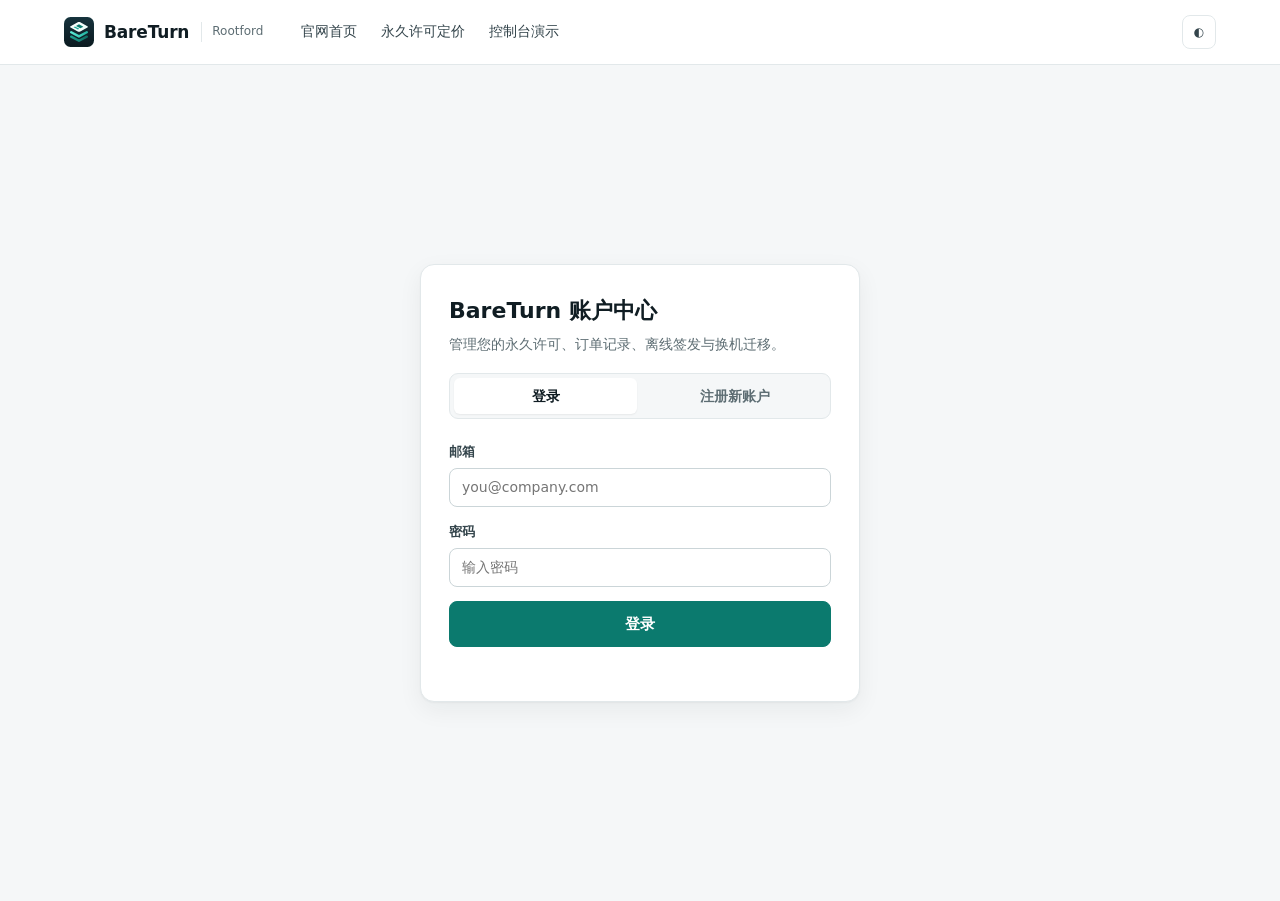
==== account.html @ 7018f80f "Add user registration/login, customer portal, and admin management console" ====
<!DOCTYPE html>
<html lang="zh-CN">
<head>
  <meta charset="utf-8">
  <meta name="viewport" content="width=device-width, initial-scale=1">
  <title>我的账户 · 订单与许可管理 · BareTurn</title>
  <link rel="icon" type="image/svg+xml" href="assets/bareturn-mark.svg">
  <link rel="stylesheet" href="styles.css">
  <link rel="stylesheet" href="portal.css">
</head>
<body>
  <header class="nav-wrap">
    <div class="container nav">
      <a class="brand" href="index.html">
        <img src="assets/bareturn-mark.svg" alt="" width="30" height="30">
        <strong>BareTurn</strong><span class="by">账户中心</span>
      </a>
      <nav class="nav-links">
        <a href="index.html">官网首页</a>
        <a href="account.html" style="color:var(--brand);font-weight:600">我的账户</a>
        <a href="admin.html" id="nav-admin-link" class="hidden" style="color:var(--brand);font-weight:600">管理后台</a>
      </nav>
      <div class="nav-actions">
        <span id="nav-user-label" class="muted hide-sm" style="font-size:13px"></span>
        <button class="icon-btn" id="theme-toggle" type="button" aria-label="切换主题">◐</button>
        <button class="btn sm ghost" id="btn-logout" type="button">退出登录</button>
      </div>
    </div>
  </header>

  <main class="portal-main">
    <div class="container">
      <div class="page-top">
        <div>
          <h1 id="welcome-title">我的账户</h1>
          <p id="welcome-sub">集中管理您的 BareTurn 永久许可、历史订单、离线证书与换机迁移。</p>
        </div>
        <div class="top-actions">
          <button class="btn sm" id="btn-claim" type="button">认领激活码</button>
          <button class="btn sm primary" id="btn-buy-more" type="button">+ 购买永久席位</button>
        </div>
      </div>

      <div class="kpi-grid">
        <div class="kpi-card"><small>有效永久许可</small><strong id="k-lic">—</strong><span class="sub">终身免费更新（Lifetime Updates）</span></div>
        <div class="kpi-card"><small>Server 服务器席位</small><strong id="k-srv">—</strong><span class="sub">可向下兼容保护工作站</span></div>
        <div class="kpi-card"><small>Workstation 工作站席位</small><strong id="k-ws">—</strong><span class="sub">Windows 10 / 11 桌面端</span></div>
        <div class="kpi-card"><small>历史订单数</small><strong id="k-ord">—</strong><span class="sub">Creem 安全结算</span></div>
      </div>

      <div class="portal-tabs" role="tablist">
        <button type="button" class="on" data-tab="licenses">我的许可</button>
        <button type="button" data-tab="orders">我的订单</button>
        <button type="button" data-tab="profile">账户与安全</button>
      </div>

      <section id="sec-licenses">
        <div id="licenses-grid" class="lic-cards"><div class="empty-box">正在加载许可…</div></div>
      </section>

      <section id="sec-orders" class="hidden">
        <div class="panel">
          <div class="panel-head"><h2>订单记录</h2></div>
          <div class="table-wrap">
            <table class="data">
              <thead><tr><th>创建时间</th><th>订单号</th><th>席位明细</th><th>金额</th><th>状态</th><th>激活码</th></tr></thead>
              <tbody id="orders-tbody"><tr><td colspan="6" class="empty-box">正在加载…</td></tr></tbody>
            </table>
          </div>
        </div>
      </section>

      <section id="sec-profile" class="hidden">
        <div class="form-row">
          <div class="panel">
            <div class="panel-head"><h2>基本资料</h2></div>
            <div class="panel-body">
              <form id="profile-form">
                <div class="field"><label>邮箱（登录账号）</label><input id="p-email" disabled></div>
                <div class="field"><label for="p-name">姓名 / 联系人</label><input id="p-name" required></div>
                <div class="field"><label for="p-company">公司 / 组织</label><input id="p-company"></div>
                <button type="submit" class="btn primary">保存资料</button>
              </form>
            </div>
          </div>
          <div class="panel">
            <div class="panel-head"><h2>修改密码</h2></div>
            <div class="panel-body">
              <form id="pw-form">
                <div class="field"><label for="pw-cur">当前密码</label><input id="pw-cur" type="password" required></div>
                <div class="field"><label for="pw-new">新密码</label><input id="pw-new" type="password" minlength="8" required><span class="hint">至少 8 个字符；修改后其他设备会话将自动失效。</span></div>
                <button type="submit" class="btn primary">更新密码</button>
              </form>
            </div>
          </div>
        </div>
      </section>
    </div>
  </main>

  <script src="portal-common.js"></script>
  <script src="account.js"></script>
</body>
</html>
---- styles.css ----
/* BareTurn website — enterprise theme */
:root {
  --brand: #0b7a6e;
  --brand-hover: #08655b;
  --brand-tint: #e6f3f1;
  --brand-line: #b5ddd6;
  --bg: #ffffff;
  --bg-alt: #f5f7f8;
  --surface: #ffffff;
  --surface-2: #f8fafa;
  --ink: #101d23;
  --ink-2: #33444b;
  --muted: #5d6d73;
  --line: #e2e8ea;
  --line-strong: #cbd5d8;
  --band: #0f1e24;
  --band-2: #16282f;
  --band-ink: #e8f0ef;
  --band-muted: #9bb0b1;
  --danger: #b42318;
  --radius: 10px;
  --radius-lg: 14px;
  --shadow: 0 1px 2px rgba(16, 29, 35, .04), 0 8px 24px rgba(16, 29, 35, .06);
  --font: "Segoe UI Variable Text", -apple-system, BlinkMacSystemFont, "Segoe UI", "PingFang SC", "Hiragino Sans GB", "Microsoft YaHei UI", "Microsoft YaHei", "Noto Sans SC", system-ui, sans-serif;
  --mono: ui-monospace, "SF Mono", SFMono-Regular, Menlo, Consolas, monospace;
  color-scheme: light;
}
[data-theme="dark"] {
  --brand: #2fb3a1;
  --brand-hover: #49c6b4;
  --brand-tint: rgba(47, 179, 161, .12);
  --brand-line: #22665d;
  --bg: #0b1418;
  --bg-alt: #0f1b20;
  --surface: #131f25;
  --surface-2: #17252c;
  --ink: #e8eff0;
  --ink-2: #c3d0d3;
  --muted: #8fa0a5;
  --line: #22323a;
  --line-strong: #31444d;
  --band: #070e11;
  --band-2: #0f1b20;
  --shadow: 0 1px 2px rgba(0,0,0,.3), 0 10px 30px rgba(0,0,0,.35);
  color-scheme: dark;
}
[data-theme="dark"] .btn.primary { color: #03201c; }

* { box-sizing: border-box; }
html { scroll-behavior: smooth; scroll-padding-top: 76px; }
@media (prefers-reduced-motion: reduce) { html { scroll-behavior: auto; } * { transition: none !important; } }
body {
  margin: 0; font-family: var(--font); font-size: 16px; line-height: 1.65;
  background: var(--bg); color: var(--ink); -webkit-font-smoothing: antialiased;
  font-feature-settings: "tnum" 1;
}
a { color: var(--brand); text-decoration: none; }
a:hover { text-decoration: underline; text-underline-offset: 3px; }
:focus-visible { outline: 2px solid var(--brand); outline-offset: 2px; border-radius: 4px; }
code { font-family: var(--mono); font-size: .88em; background: var(--surface-2); border: 1px solid var(--line); padding: 1px 5px; border-radius: 4px; }
h1, h2, h3, h4 { color: var(--ink); font-weight: 650; }
.container { max-width: 1200px; margin: 0 auto; padding: 0 24px; }
.ico { width: 22px; height: 22px; fill: none; stroke: currentColor; stroke-width: 1.6; stroke-linecap: round; stroke-linejoin: round; flex: none; }

/* ── Buttons ── */
.btn {
  display: inline-flex; align-items: center; justify-content: center; gap: 8px;
  height: 40px; padding: 0 18px; border-radius: 8px; border: 1px solid var(--line-strong);
  background: var(--surface); color: var(--ink); font: 600 14px/1 var(--font);
  cursor: pointer; transition: background .15s, border-color .15s, color .15s; text-decoration: none; white-space: nowrap;
}
.btn:hover { border-color: var(--ink-2); text-decoration: none; }
.btn.primary { background: var(--brand); border-color: var(--brand); color: #fff; }
.btn.primary:hover { background: var(--brand-hover); border-color: var(--brand-hover); }
.btn.ghost { background: transparent; border-color: transparent; color: var(--ink-2); }
.btn.ghost:hover { color: var(--ink); background: var(--bg-alt); }
.btn.sm { height: 34px; padding: 0 14px; font-size: 13.5px; }
.btn.lg { height: 46px; padding: 0 22px; font-size: 15px; }
.btn.full { width: 100%; }
.btn:disabled { opacity: .55; cursor: not-allowed; }
.icon-btn {
  width: 34px; height: 34px; border-radius: 8px; border: 1px solid var(--line);
  background: transparent; color: var(--ink-2); font: 600 12px/1 var(--font); cursor: pointer;
  display: grid; place-items: center;
}
.icon-btn:hover { border-color: var(--line-strong); color: var(--ink); }
.icon-btn .ico { width: 17px; height: 17px; }

/* ── Header ── */
.nav-wrap {
  position: sticky; top: 0; z-index: 50;
  background: color-mix(in srgb, var(--bg) 90%, transparent);
  backdrop-filter: saturate(160%) blur(12px);
  border-bottom: 1px solid var(--line);
}
.nav { display: flex; align-items: center; height: 64px; gap: 28px; }
.brand { display: inline-flex; align-items: center; gap: 10px; color: var(--ink); }
.brand:hover { text-decoration: none; }
.brand strong { font-size: 17px; font-weight: 700; letter-spacing: -.01em; }
.brand .by { font-size: 12px; color: var(--muted); padding-left: 10px; margin-left: 2px; border-left: 1px solid var(--line); }
.nav-links { display: flex; gap: 4px; margin-right: auto; }
.nav-links a { color: var(--ink-2); font-size: 14px; font-weight: 500; padding: 6px 10px; border-radius: 6px; }
.nav-links a:hover { color: var(--ink); background: var(--bg-alt); text-decoration: none; }
.nav-actions { display: flex; align-items: center; gap: 8px; }

/* ── Hero ── */
.hero { padding: 72px 0 64px; border-bottom: 1px solid var(--line);
  background: linear-gradient(180deg, var(--bg-alt), var(--bg) 70%); }
.hero-grid { display: grid; grid-template-columns: minmax(0, 1fr) minmax(0, 1.1fr); gap: 56px; align-items: center; }
.hero h1 { font-size: clamp(32px, 4vw, 48px); line-height: 1.18; letter-spacing: -.025em; margin: 0 0 20px; font-weight: 700; }
.lead { font-size: 17px; color: var(--ink-2); margin: 0 0 28px; max-width: 34em; }
.hero-cta { display: flex; gap: 12px; flex-wrap: wrap; margin-bottom: 32px; }
.hero-facts { list-style: none; margin: 0; padding: 0; display: grid; gap: 10px; }
.hero-facts li { display: flex; gap: 10px; align-items: flex-start; font-size: 14.5px; color: var(--ink-2); }
.hero-facts .ico { width: 18px; height: 18px; color: var(--brand); margin-top: 3px; }

/* Console preview */
.console-frame {
  border-radius: 12px; overflow: hidden; border: 1px solid #22363f;
  background: #0f1d23; color: #e6f0ee;
  box-shadow: 0 2px 4px rgba(16,29,35,.08), 0 24px 60px rgba(16, 29, 35, .22);
}
.console-chrome { display: flex; align-items: center; gap: 10px; padding: 9px 14px; background: #0a151a; border-bottom: 1px solid #1c3038; }
.lights { display: inline-flex; gap: 6px; }
.lights i { width: 10px; height: 10px; border-radius: 50%; display: block; background: #2b4049; }
.chrome-url { flex: 1; font-family: var(--mono); color: #7f9ea0; font-size: 11.5px; overflow: hidden; text-overflow: ellipsis; white-space: nowrap; }
.chrome-pill { color: #8fb7b0; font-size: 11px; white-space: nowrap; border: 1px solid #24404a; padding: 1px 8px; border-radius: 99px; }
.console-body { display: grid; grid-template-columns: 150px minmax(0, 1fr); min-height: 350px; }
.console-sidebar { background: #12232a; border-right: 1px solid #1c3038; padding: 14px 10px; display: flex; flex-direction: column; gap: 2px; }
.cs-brand { display: flex; align-items: center; gap: 8px; padding: 2px 8px 12px; font-size: 13.5px; font-weight: 700; }
.cs-item { padding: 7px 10px; border-radius: 6px; font-size: 12.5px; color: #93aaa9; }
.cs-item.on { background: rgba(47, 179, 161, .16); color: #fff; font-weight: 600; }
.console-main { padding: 16px; display: flex; flex-direction: column; gap: 12px; }
.kpi-row { display: grid; grid-template-columns: repeat(3, minmax(0, 1fr)); gap: 10px; }
.kpi { min-width: 0; background: #14272f; border: 1px solid #1f3740; border-radius: 8px; padding: 10px 12px; }
.kpi small { display: block; font-size: 11px; color: #8aa3a3; }
.kpi strong { display: block; font-size: 17px; margin: 2px 0; color: #fff; font-weight: 650; white-space: nowrap; letter-spacing: -.01em; }
.kpi .ok-txt { font-size: 11px; color: #5fd6c4; }
.kpi .muted { font-size: 11px; color: #8aa3a3; }
.mock-list { display: flex; flex-direction: column; gap: 6px; }
.mock-row { display: flex; align-items: center; gap: 10px; padding: 9px 11px; border-radius: 7px; background: #13252c; border: 1px solid #1c3038; }
.mr-info { flex: 1; min-width: 0; }
.mr-info b { display: block; font-size: 12.5px; color: #f1f7f6; font-weight: 600; }
.mr-info small { display: block; font-size: 11px; color: #88a1a1; white-space: nowrap; overflow: hidden; text-overflow: ellipsis; }
.mr-stat { font-family: var(--mono); font-size: 11px; color: #b3cdc8; white-space: nowrap; }
.pill { font-size: 10px; font-weight: 700; padding: 2px 7px; border-radius: 4px; letter-spacing: .03em; min-width: 52px; text-align: center; }
.pill.ok { background: rgba(95, 214, 196, .14); color: #5fd6c4; }
.pill.teal { background: #1f7f73; color: #fff; }
.console-foot { margin-top: auto; display: flex; align-items: center; justify-content: space-between; gap: 10px; font-size: 11.5px; color: #88a1a1; padding-top: 10px; border-top: 1px solid #1c3038; flex-wrap: wrap; }
.console-foot a { color: #5fd6c4; font-weight: 600; }

/* ── Platform bar ── */
.platforms { padding: 26px 0; border-bottom: 1px solid var(--line); }
.platforms .container { display: flex; align-items: center; gap: 28px; flex-wrap: wrap; }
.platforms .label { font-size: 13px; color: var(--muted); flex: none; }
.platform-list { display: flex; flex-wrap: wrap; gap: 8px 28px; list-style: none; margin: 0; padding: 0; }
.platform-list li { font-size: 14.5px; font-weight: 600; color: var(--ink-2); }

/* ── Sections ── */
.section { padding: 88px 0; }
.section.alt { background: var(--bg-alt); border-top: 1px solid var(--line); border-bottom: 1px solid var(--line); }
.section-head { max-width: 720px; margin: 0 0 44px; }
.section-head.center { margin-left: auto; margin-right: auto; text-align: center; }
.section-head h2 { margin: 0 0 12px; font-size: clamp(26px, 2.8vw, 34px); line-height: 1.25; letter-spacing: -.02em; }
.section-head p { margin: 0; color: var(--muted); font-size: 16.5px; }

/* ── Scenarios (incident → recovery path) ── */
.playbook { border-top: 1px solid var(--ink); }
.play-row {
  display: grid; grid-template-columns: minmax(0, .9fr) minmax(0, 1.6fr) minmax(0, .6fr);
  gap: 32px; padding: 26px 0; border-bottom: 1px solid var(--line); align-items: baseline;
}
.play-row h3 { margin: 0; font-size: 18px; line-height: 1.4; }
.play-row p { margin: 0; color: var(--ink-2); font-size: 15.5px; }
.play-row .outcome { justify-self: end; font-size: 13.5px; font-weight: 600; color: var(--brand); white-space: nowrap;
  display: inline-flex; align-items: center; gap: 6px; }
.play-row .outcome .ico { width: 16px; height: 16px; }
.play-head { display: grid; grid-template-columns: minmax(0, .9fr) minmax(0, 1.6fr) minmax(0, .6fr); gap: 32px; padding: 0 0 10px; font-size: 13px; color: var(--muted); }
.play-head span:last-child { text-align: right; }

/* ── Features ── */
.feature-grid { display: grid; grid-template-columns: repeat(3, minmax(0, 1fr)); gap: 0; border: 1px solid var(--line); border-radius: var(--radius-lg); overflow: hidden; background: var(--surface); }
.feature { padding: 30px 28px; border-right: 1px solid var(--line); border-bottom: 1px solid var(--line); }
.feature:nth-child(3n) { border-right: 0; }
.feature:nth-last-child(-n+3) { border-bottom: 0; }
.feature .ico { width: 24px; height: 24px; color: var(--brand); margin-bottom: 16px; }
.feature h3 { margin: 0 0 8px; font-size: 17px; }
.feature p { margin: 0; font-size: 14.5px; color: var(--muted); }

/* ── Security band ── */
.band { background: var(--band); color: var(--band-ink); padding: 88px 0; }
.band .section-head h2 { color: #fff; }
.band .section-head p { color: var(--band-muted); }
.sec-grid { display: grid; grid-template-columns: repeat(3, minmax(0, 1fr)); gap: 36px 40px; }
.sec-item { display: flex; gap: 14px; }
.sec-item .ico { color: #5fd6c4; margin-top: 2px; }
.sec-item h3 { margin: 0 0 4px; font-size: 16px; color: #fff; }
.sec-item p { margin: 0; font-size: 14.5px; color: var(--band-muted); }

/* ── Architecture ── */
.arch-tabs { display: inline-flex; gap: 2px; padding: 3px; border-radius: 9px; background: var(--surface); border: 1px solid var(--line); margin-bottom: 20px; flex-wrap: wrap; }
.arch-tab { border: 0; background: transparent; color: var(--muted); padding: 8px 16px; border-radius: 7px; font: 600 14px/1.2 var(--font); cursor: pointer; }
.arch-tab:hover { color: var(--ink); }
.arch-tab.on { background: var(--ink); color: var(--bg); }
.arch-stage { display: grid; grid-template-columns: minmax(0, 1.4fr) minmax(0, 1fr); gap: 40px; background: var(--surface); border: 1px solid var(--line); border-radius: var(--radius-lg); padding: 36px; align-items: center; }
.arch-flow { display: flex; align-items: stretch; }
.arch-node { flex: 1; min-width: 0; padding: 18px 16px; border-radius: var(--radius); background: var(--surface-2); border: 1px solid var(--line); }
.arch-node.core { background: var(--band-2); border-color: var(--band-2); }
[data-theme="dark"] .arch-node.core { background: #1a3a3a; border-color: #23514d; }
.arch-node.core strong { color: #fff; }
.arch-node.core small { color: #a9c0c0; }
.arch-node strong { display: block; font-size: 14.5px; margin-bottom: 6px; }
.arch-node small { display: block; font-size: 12.5px; color: var(--muted); line-height: 1.55; }
.arch-arrow { flex: 0 0 28px; position: relative; }
.arch-arrow::before { content: ""; position: absolute; top: 50%; left: 4px; right: 6px; border-top: 1.5px solid var(--line-strong); }
.arch-arrow::after { content: ""; position: absolute; top: calc(50% - 4px); right: 4px; width: 7px; height: 7px; border-top: 1.5px solid var(--line-strong); border-right: 1.5px solid var(--line-strong); transform: rotate(45deg); }
.arch-notes h3 { margin: 0 0 12px; font-size: 19px; line-height: 1.4; }
.arch-notes ul { margin: 0; padding: 0; list-style: none; }
.arch-notes li { position: relative; padding-left: 18px; margin-bottom: 10px; font-size: 14.5px; color: var(--ink-2); }
.arch-notes li::before { content: ""; position: absolute; left: 0; top: .72em; width: 6px; height: 6px; border-radius: 50%; background: var(--brand); }

/* ── Compatibility ── */
.compat-grid { display: grid; grid-template-columns: repeat(3, minmax(0, 1fr)); gap: 40px; }
.compat-col h3 { margin: 0 0 14px; font-size: 16px; padding-bottom: 12px; border-bottom: 1px solid var(--line); }
.compat-col ul { margin: 0; padding: 0; list-style: none; }
.compat-col li { font-size: 14.5px; color: var(--ink-2); padding: 7px 0; }

/* ── Pricing ── */
.pricing-grid { display: grid; grid-template-columns: repeat(3, minmax(0, 1fr)); gap: 20px; align-items: stretch; }
.price-card { position: relative; background: var(--surface); border: 1px solid var(--line); border-radius: var(--radius-lg); padding: 28px; display: flex; flex-direction: column; }
.price-card.featured { border-color: var(--brand); box-shadow: 0 0 0 1px var(--brand), var(--shadow); }
.pc-ribbon { position: absolute; top: 28px; right: 28px; background: var(--brand-tint); color: var(--brand); font-size: 12px; font-weight: 700; padding: 3px 9px; border-radius: 99px; }
.pc-tag { font-size: 13px; font-weight: 600; color: var(--muted); }
.pc-head h3 { margin: 4px 0 18px; font-size: 20px; }
.pc-price { display: flex; align-items: baseline; gap: 8px; margin-bottom: 12px; }
.pc-price strong { font-size: 40px; line-height: 1; letter-spacing: -.03em; font-weight: 700; }
.pc-price span { font-size: 14px; color: var(--muted); }
.pc-desc { font-size: 14px; color: var(--muted); margin: 0 0 20px; min-height: 3.3em; }
.pc-list { list-style: none; padding: 20px 0 0; margin: 0 0 24px; flex: 1; border-top: 1px solid var(--line); }
.pc-list li { position: relative; padding-left: 26px; margin-bottom: 11px; font-size: 14.5px; color: var(--ink-2); }
.pc-list li::before { content: ""; position: absolute; left: 2px; top: .42em; width: 10px; height: 5px; border-left: 2px solid var(--brand); border-bottom: 2px solid var(--brand); transform: rotate(-45deg); }
.buy-inline { display: flex; }
.buy-inline .btn { flex: 1; }
.included { margin-top: 20px; display: flex; flex-wrap: wrap; gap: 10px 26px; justify-content: center; font-size: 14px; color: var(--muted); }
.included span { display: inline-flex; align-items: center; gap: 7px; }
.included .ico { width: 16px; height: 16px; color: var(--brand); }

.calc-panel { margin-top: 40px; align-items: center; display: grid; grid-template-columns: minmax(0, 1.25fr) minmax(0, 1fr); gap: 36px; background: var(--surface); border: 1px solid var(--line); border-radius: var(--radius-lg); padding: 32px; }
.calc-left h3 { margin: 0 0 6px; font-size: 20px; }
.calc-left p { margin: 0 0 20px; font-size: 14.5px; color: var(--muted); }
.preset-row { display: flex; gap: 8px; flex-wrap: wrap; margin-bottom: 24px; }
.preset-chip { border: 1px solid var(--line); background: var(--surface-2); color: var(--ink-2); padding: 6px 12px; border-radius: 6px; font: 600 13px/1.2 var(--font); cursor: pointer; }
.preset-chip:hover { border-color: var(--brand); color: var(--brand); }
.slider-row { margin-bottom: 20px; }
.sr-top { display: flex; justify-content: space-between; align-items: center; gap: 12px; font-size: 14.5px; margin-bottom: 8px; color: var(--ink-2); }
input[type="range"] { width: 100%; accent-color: var(--brand); cursor: pointer; }
.mini-stepper { display: inline-flex; align-items: center; border: 1px solid var(--line-strong); border-radius: 7px; overflow: hidden; background: var(--surface); }
.mini-stepper button { width: 32px; height: 32px; border: 0; background: transparent; color: var(--ink); font-size: 16px; cursor: pointer; }
.mini-stepper button:hover { background: var(--bg-alt); }
.mini-stepper input { width: 56px; height: 32px; border: 0; border-left: 1px solid var(--line); border-right: 1px solid var(--line); background: var(--surface); color: var(--ink); text-align: center; font: 700 14px var(--font); }
.calc-right { background: var(--surface-2); border: 1px solid var(--line); border-radius: var(--radius); padding: 24px; display: flex; flex-direction: column; }
.breakdown { padding-bottom: 14px; margin-bottom: 16px; border-bottom: 1px solid var(--line); display: flex; flex-direction: column; gap: 6px; }
.bd-row { display: flex; justify-content: space-between; font-size: 14px; color: var(--muted); }
.bd-row b { color: var(--ink); font-weight: 600; }
.calc-stat { margin-bottom: 14px; }
.calc-stat small { display: block; font-size: 13px; color: var(--muted); }
.calc-stat strong { font-size: 34px; letter-spacing: -.02em; font-weight: 700; }
.calc-stat.sub-stat strong { font-size: 18px; font-weight: 600; }
.calc-actions { margin-top: auto; display: grid; gap: 10px; }
.calc-note { font-size: 12.5px; color: var(--muted); text-align: center; margin: 2px 0 0; }
.calc-note:empty { display: none; }
.checkout-status { margin-top: 14px; text-align: center; font-size: 14px; color: var(--brand); min-height: 20px; }
.checkout-status.err { color: var(--danger); }

/* ── Get started ── */
.steps { display: grid; grid-template-columns: repeat(3, minmax(0, 1fr)); gap: 40px; counter-reset: step; margin-bottom: 48px; }
.step { position: relative; padding-top: 22px; border-top: 2px solid var(--line); }
.step:first-child { border-top-color: var(--brand); }
.step-idx { display: block; font-size: 13px; font-weight: 700; color: var(--brand); margin-bottom: 8px; }
.step h3 { margin: 0 0 8px; font-size: 17px; }
.step p { margin: 0; font-size: 14.5px; color: var(--muted); }
.cta-band { display: flex; align-items: center; justify-content: space-between; gap: 24px; flex-wrap: wrap; padding: 32px 36px; border-radius: var(--radius-lg); background: var(--band); color: var(--band-ink); }
.cta-band strong { display: block; font-size: 20px; margin-bottom: 4px; color: #fff; font-weight: 650; }
.cta-band span { font-size: 14.5px; color: var(--band-muted); }
.cta-band-btns { display: flex; gap: 10px; flex-wrap: wrap; }
.cta-band .btn:not(.primary) { background: transparent; color: #fff; border-color: rgba(255,255,255,.28); }
.cta-band .btn:not(.primary):hover { border-color: rgba(255,255,255,.6); }

/* ── FAQ ── */
.faq-layout { display: grid; grid-template-columns: minmax(0, .8fr) minmax(0, 1.6fr); gap: 56px; align-items: start; }
.faq-layout .section-head { margin: 0; position: sticky; top: 96px; }
.faq-list { border-top: 1px solid var(--line); }
.faq-list details { border-bottom: 1px solid var(--line); padding: 4px 0; }
.faq-list summary { cursor: pointer; font-weight: 600; font-size: 16px; list-style: none; display: flex; justify-content: space-between; align-items: center; gap: 16px; padding: 16px 0; }
.faq-list summary::-webkit-details-marker { display: none; }
.faq-list summary::after { content: ""; flex: none; width: 8px; height: 8px; border-right: 1.5px solid var(--muted); border-bottom: 1.5px solid var(--muted); transform: rotate(45deg); transition: transform .2s; margin-top: -4px; }
.faq-list details[open] summary::after { transform: rotate(-135deg); margin-top: 4px; }
.faq-list details p { margin: 0 0 18px; font-size: 15px; color: var(--ink-2); max-width: 44em; }

/* ── Footer ── */
.footer { padding: 56px 0 28px; border-top: 1px solid var(--line); background: var(--bg-alt); }
.foot-grid { display: grid; grid-template-columns: 1.8fr 1fr 1fr; gap: 40px; margin-bottom: 40px; }
.foot-brand p { font-size: 14px; color: var(--muted); max-width: 440px; margin: 14px 0 0; }
.foot-col { display: flex; flex-direction: column; gap: 10px; }
.foot-col h4 { margin: 0 0 4px; font-size: 14px; }
.foot-col a { font-size: 14px; color: var(--muted); }
.foot-col a:hover { color: var(--ink); }
.foot-bottom { display: flex; justify-content: space-between; gap: 12px; flex-wrap: wrap; padding-top: 20px; font-size: 13px; color: var(--muted); position: relative; }
.foot-bottom::before { content: ""; position: absolute; top: 0; left: 24px; right: 24px; border-top: 1px solid var(--line); }

/* ── Responsive ── */
@media (max-width: 1080px) {
  .nav-links { display: none; }
}
@media (max-width: 980px) {
  .hero-grid, .arch-stage, .calc-panel, .faq-layout { grid-template-columns: 1fr; }
  .faq-layout .section-head { position: static; }
  .pricing-grid, .compat-grid, .steps, .sec-grid { grid-template-columns: 1fr; }
  .feature-grid { grid-template-columns: 1fr 1fr; }
  .feature, .feature:nth-child(3n), .feature:nth-last-child(-n+3) { border-right: 1px solid var(--line); border-bottom: 1px solid var(--line); }
  .feature:nth-child(2n) { border-right: 0; }
  .feature:nth-last-child(-n+2) { border-bottom: 0; }
  .play-head { display: none; }
  .play-row { grid-template-columns: 1fr; gap: 8px; }
  .play-row .outcome { justify-self: start; }
  .foot-grid { grid-template-columns: 1fr 1fr; }
  .foot-brand { grid-column: 1 / -1; }
  .section, .band { padding: 64px 0; }
  .pc-desc { min-height: 0; }
}
@media (max-width: 640px) {
  .hide-sm { display: none; }
  .hero { padding: 48px 0; }
  .console-body { grid-template-columns: minmax(0, 1fr); }
  .kpi { padding: 8px 9px; }
  .kpi strong { font-size: 14px; }
  .kpi small, .kpi span { white-space: nowrap; overflow: hidden; text-overflow: ellipsis; }
  .mr-stat { display: none; }
  .console-sidebar { display: none; }
  .feature-grid { grid-template-columns: 1fr; }
  .feature, .feature:nth-child(n) { border-right: 0; border-bottom: 1px solid var(--line); }
  .feature:last-child { border-bottom: 0; }
  .arch-flow { flex-direction: column; }
  .arch-arrow { flex-basis: 24px; }
  .arch-arrow::before { top: 4px; bottom: 6px; left: 50%; right: auto; border-top: 0; border-left: 1.5px solid var(--line-strong); }
  .arch-arrow::after { top: auto; bottom: 4px; right: auto; left: calc(50% - 3px); transform: rotate(135deg); }
  .arch-stage, .calc-panel { padding: 22px; }
  .brand .by { display: none; }
  .cta-band { padding: 26px; }
}

html[lang="en"] .hero h1 { font-size: clamp(30px, 3.3vw, 42px); }
---- portal.css ----
/* Shared styles for Login, Customer Portal, and Admin Console */
.auth-page { min-height: calc(100vh - 64px); display: grid; place-items: center; padding: 40px 20px; background: var(--bg-alt); }
.auth-card { width: 100%; max-width: 440px; background: var(--surface); border: 1px solid var(--line); border-radius: var(--radius-lg); padding: 28px; box-shadow: var(--shadow); }
.auth-tabs { display: grid; grid-template-columns: 1fr 1fr; gap: 6px; padding: 4px; border-radius: 9px; background: var(--bg-alt); border: 1px solid var(--line); margin-bottom: 22px; }
.auth-tabs button { height: 36px; border: 0; border-radius: 6px; background: transparent; color: var(--muted); font: 600 14px/1 var(--font); cursor: pointer; }
.auth-tabs button.on { background: var(--surface); color: var(--ink); box-shadow: 0 1px 2px rgba(0,0,0,.06); }

.portal-main { padding: 32px 0 72px; min-height: calc(100vh - 64px); background: var(--bg-alt); }
.page-top { display: flex; align-items: flex-end; justify-content: space-between; gap: 16px; flex-wrap: wrap; margin-bottom: 22px; }
.page-top h1 { margin: 0 0 4px; font-size: 26px; letter-spacing: -.02em; }
.page-top p { margin: 0; color: var(--muted); font-size: 14.5px; }
.top-actions { display: flex; gap: 8px; flex-wrap: wrap; align-items: center; }

.kpi-grid { display: grid; grid-template-columns: repeat(4, minmax(0, 1fr)); gap: 14px; margin-bottom: 22px; }
.kpi-card { background: var(--surface); border: 1px solid var(--line); border-radius: var(--radius); padding: 16px 18px; }
.kpi-card small { display: block; font-size: 12.5px; color: var(--muted); margin-bottom: 4px; }
.kpi-card strong { display: block; font-size: 26px; line-height: 1.2; letter-spacing: -.02em; color: var(--ink); }
.kpi-card .sub { display: block; font-size: 12px; color: var(--muted); margin-top: 4px; }

.portal-tabs { display: flex; gap: 6px; border-bottom: 1px solid var(--line); margin-bottom: 20px; overflow-x: auto; }
.portal-tabs button {
  border: 0; border-bottom: 2px solid transparent; background: transparent; color: var(--muted);
  padding: 10px 14px; font: 600 14px/1 var(--font); cursor: pointer; white-space: nowrap;
}
.portal-tabs button.on { color: var(--brand); border-bottom-color: var(--brand); }

.panel { background: var(--surface); border: 1px solid var(--line); border-radius: var(--radius); margin-bottom: 18px; overflow: hidden; }
.panel-head { display: flex; align-items: center; justify-content: space-between; gap: 12px; padding: 15px 20px; border-bottom: 1px solid var(--line); flex-wrap: wrap; }
.panel-head h2 { margin: 0; font-size: 16px; }
.panel-body { padding: 20px; }

.toolbar { display: flex; gap: 10px; flex-wrap: wrap; align-items: center; padding: 14px 20px; border-bottom: 1px solid var(--line); background: var(--surface-2); }
.toolbar input[type="search"], .toolbar select {
  height: 36px; padding: 0 12px; border: 1px solid var(--line-strong); border-radius: 7px;
  background: var(--surface); color: var(--ink); font: 400 13.5px/1 var(--font);
}
.toolbar input[type="search"] { flex: 1; min-width: 220px; }

.table-wrap { overflow-x: auto; }
table.data { width: 100%; border-collapse: collapse; font-size: 13.5px; }
table.data th, table.data td { padding: 12px 16px; border-bottom: 1px solid var(--line); text-align: left; vertical-align: middle; }
table.data th { font-size: 12px; font-weight: 600; color: var(--muted); background: var(--surface-2); white-space: nowrap; }
table.data tr:last-child td { border-bottom: 0; }
table.data tr:hover td { background: color-mix(in srgb, var(--bg-alt) 60%, transparent); }
.cell-actions { display: flex; gap: 6px; flex-wrap: wrap; justify-content: flex-end; }

.lic-cards { display: grid; grid-template-columns: repeat(auto-fill, minmax(340px, 1fr)); gap: 16px; }
.lic-card { background: var(--surface); border: 1px solid var(--line); border-radius: var(--radius); padding: 18px; display: flex; flex-direction: column; gap: 12px; }
.lic-code-row { display: flex; align-items: center; justify-content: space-between; gap: 8px; padding: 10px 12px; border-radius: 8px; background: var(--surface-2); border: 1px solid var(--line); }
.lic-code { font-family: var(--mono); font-size: 14px; font-weight: 700; color: var(--brand); letter-spacing: .02em; word-break: break-all; }
.lic-meta { display: grid; grid-template-columns: 1fr 1fr; gap: 8px 12px; font-size: 13px; }
.lic-meta dt { color: var(--muted); font-size: 12px; }
.lic-meta dd { margin: 2px 0 0; font-weight: 600; color: var(--ink); word-break: break-all; }
.lic-card-foot { display: flex; gap: 8px; flex-wrap: wrap; padding-top: 10px; border-top: 1px solid var(--line); margin-top: auto; }

.badge { display: inline-flex; align-items: center; padding: 2px 9px; border-radius: 99px; font-size: 12px; font-weight: 600; white-space: nowrap; }
.badge.ok { background: var(--brand-tint); color: var(--brand); }
.badge.warn { background: rgba(181, 71, 8, .12); color: #b54708; }
.badge.err { background: rgba(180, 35, 24, .12); color: var(--danger); }
.badge.muted { background: var(--bg-alt); color: var(--muted); border: 1px solid var(--line); }
[data-theme="dark"] .badge.warn { color: #f79009; }
[data-theme="dark"] .badge.err { color: #f97066; }

.field { margin-bottom: 14px; }
.field label { display: block; font-size: 13px; font-weight: 600; margin-bottom: 5px; color: var(--ink-2); }
.field input, .field textarea, .field select {
  width: 100%; padding: 9px 12px; border: 1px solid var(--line-strong); border-radius: 8px;
  background: var(--surface); color: var(--ink); font: 400 14px/1.4 var(--font);
}
.field textarea { font-family: var(--mono); font-size: 12.5px; resize: vertical; }
.field .hint { display: block; font-size: 12px; color: var(--muted); margin-top: 4px; }
.form-row { display: grid; grid-template-columns: 1fr 1fr; gap: 12px; }
.form-err { color: var(--danger); font-size: 13px; margin: 8px 0 0; min-height: 18px; }
.mono { font-family: var(--mono); font-size: 12.5px; }
.muted { color: var(--muted); }
.empty-box { padding: 40px 20px; text-align: center; color: var(--muted); font-size: 14px; }
.hidden { display: none !important; }

.btn.danger { background: var(--danger); border-color: var(--danger); color: #fff; }
.btn.danger:hover { opacity: .9; }
.btn.xs { height: 28px; padding: 0 10px; font-size: 12px; border-radius: 6px; }

.modal-backdrop { position: fixed; inset: 0; z-index: 100; background: rgba(11, 20, 24, .58); display: grid; place-items: center; padding: 20px; }
.modal-card { width: 100%; max-width: 560px; max-height: 90vh; overflow: auto; background: var(--surface); border: 1px solid var(--line); border-radius: var(--radius-lg); box-shadow: 0 24px 60px rgba(0,0,0,.35); }
.modal-head { display: flex; align-items: center; justify-content: space-between; padding: 16px 20px; border-bottom: 1px solid var(--line); }
.modal-head h3 { margin: 0; font-size: 16.5px; }
.modal-close { border: 0; background: transparent; color: var(--muted); font-size: 22px; cursor: pointer; line-height: 1; }
.modal-body { padding: 20px; }
.modal-foot { display: flex; justify-content: flex-end; gap: 8px; padding: 14px 20px; border-top: 1px solid var(--line); background: var(--surface-2); }

.portal-toast {
  position: fixed; bottom: 24px; right: 24px; z-index: 200; padding: 11px 16px; border-radius: 9px;
  font-size: 13.5px; font-weight: 600; color: #fff; background: var(--band); box-shadow: var(--shadow);
  opacity: 0; transform: translateY(8px); transition: all .2s; pointer-events: none;
}
.portal-toast.show { opacity: 1; transform: translateY(0); }
.portal-toast.ok { background: var(--brand); }
.portal-toast.err { background: var(--danger); }

@media (max-width: 900px) {
  .kpi-grid { grid-template-columns: repeat(2, minmax(0, 1fr)); }
  .form-row { grid-template-columns: 1fr; }
}
@media (max-width: 560px) {
  .kpi-grid { grid-template-columns: 1fr; }
}
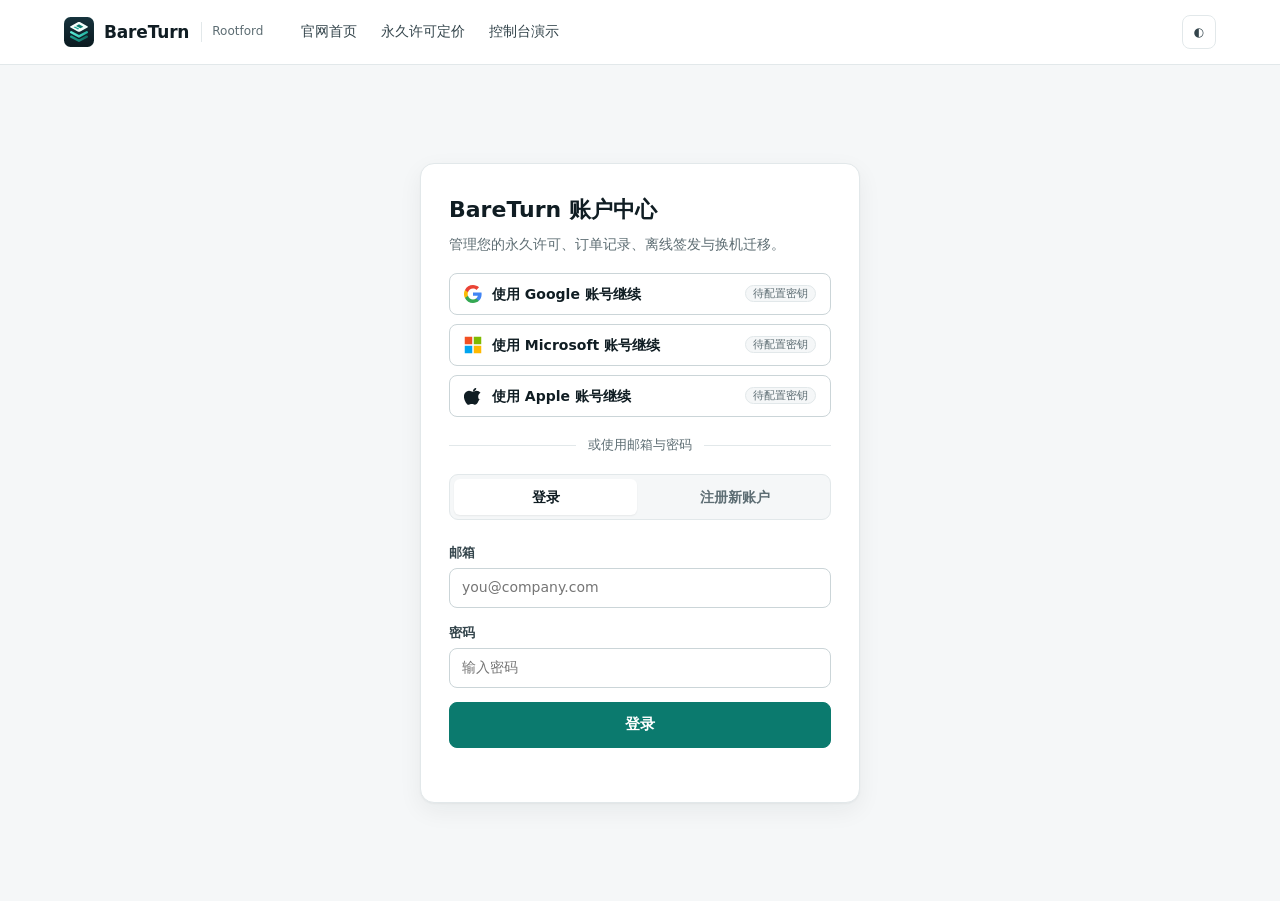
==== commit 691573b7: "Add Google, Microsoft, and Apple OAuth SSO login and account linking" ====
--- a/account.html
+++ b/account.html
@@ -84,14 +84,22 @@
             </div>
           </div>
           <div class="panel">
-            <div class="panel-head"><h2>修改密码</h2></div>
+            <div class="panel-head"><h2 id="pw-panel-title">修改密码</h2></div>
             <div class="panel-body">
               <form id="pw-form">
-                <div class="field"><label for="pw-cur">当前密码</label><input id="pw-cur" type="password" required></div>
+                <div class="field" id="pw-cur-field"><label for="pw-cur">当前密码</label><input id="pw-cur" type="password" required></div>
                 <div class="field"><label for="pw-new">新密码</label><input id="pw-new" type="password" minlength="8" required><span class="hint">至少 8 个字符；修改后其他设备会话将自动失效。</span></div>
-                <button type="submit" class="btn primary">更新密码</button>
+                <button type="submit" class="btn primary" id="pw-submit-btn">更新密码</button>
               </form>
             </div>
+          </div>
+        </div>
+
+        <div class="panel">
+          <div class="panel-head"><h2>第三方登录绑定（SSO）</h2></div>
+          <div class="panel-body">
+            <p class="muted" style="margin-top:0;font-size:13.5px">将您的 Google、Microsoft 或 Apple 账号与当前 BareTurn 账户绑定后，即可一键安全登录。</p>
+            <div id="sso-list" class="sso-list"></div>
           </div>
         </div>
       </section>
--- a/portal.css
+++ b/portal.css
@@ -4,6 +4,39 @@
 .auth-tabs { display: grid; grid-template-columns: 1fr 1fr; gap: 6px; padding: 4px; border-radius: 9px; background: var(--bg-alt); border: 1px solid var(--line); margin-bottom: 22px; }
 .auth-tabs button { height: 36px; border: 0; border-radius: 6px; background: transparent; color: var(--muted); font: 600 14px/1 var(--font); cursor: pointer; }
 .auth-tabs button.on { background: var(--surface); color: var(--ink); box-shadow: 0 1px 2px rgba(0,0,0,.06); }
+
+.oauth-stack { display: flex; flex-direction: column; gap: 9px; margin-bottom: 18px; }
+.oauth-btn {
+  display: flex; align-items: center; justify-content: center; gap: 10px;
+  width: 100%; height: 42px; padding: 0 14px; border-radius: 8px;
+  border: 1px solid var(--line-strong); background: var(--surface); color: var(--ink);
+  font: 600 14px/1 var(--font); cursor: pointer; transition: background .15s, border-color .15s, opacity .15s;
+}
+.oauth-btn:hover { background: var(--surface-2); border-color: var(--ink-2); }
+.oauth-btn:disabled { opacity: .6; cursor: not-allowed; }
+.oauth-btn svg { width: 18px; height: 18px; flex-shrink: 0; }
+.oauth-btn .oauth-tag { margin-left: auto; font-size: 11px; font-weight: 500; color: var(--muted); background: var(--bg-alt); padding: 2px 7px; border-radius: 99px; border: 1px solid var(--line); }
+
+.auth-divider { display: flex; align-items: center; gap: 12px; margin: 0 0 18px; color: var(--muted); font-size: 12.5px; }
+.auth-divider::before, .auth-divider::after { content: ""; flex: 1; height: 1px; background: var(--line); }
+
+.oauth-banner {
+  padding: 10px 12px; border-radius: 8px; font-size: 13px; margin-bottom: 14px;
+  background: rgba(180, 35, 24, .08); border: 1px solid rgba(180, 35, 24, .25); color: var(--danger);
+}
+[data-theme="dark"] .oauth-banner { color: #f97066; }
+
+.sso-list { display: flex; flex-direction: column; gap: 10px; }
+.sso-row {
+  display: flex; align-items: center; justify-content: space-between; gap: 12px; flex-wrap: wrap;
+  padding: 12px 14px; border: 1px solid var(--line); border-radius: 9px; background: var(--surface-2);
+}
+.sso-info { display: flex; align-items: center; gap: 10px; }
+.sso-info svg { width: 20px; height: 20px; flex-shrink: 0; }
+.provider-pill {
+  display: inline-flex; align-items: center; padding: 1px 7px; border-radius: 99px;
+  font-size: 11px; font-weight: 600; background: var(--bg-alt); border: 1px solid var(--line); color: var(--ink-2); margin-right: 4px;
+}
 
 .portal-main { padding: 32px 0 72px; min-height: calc(100vh - 64px); background: var(--bg-alt); }
 .page-top { display: flex; align-items: flex-end; justify-content: space-between; gap: 16px; flex-wrap: wrap; margin-bottom: 22px; }
